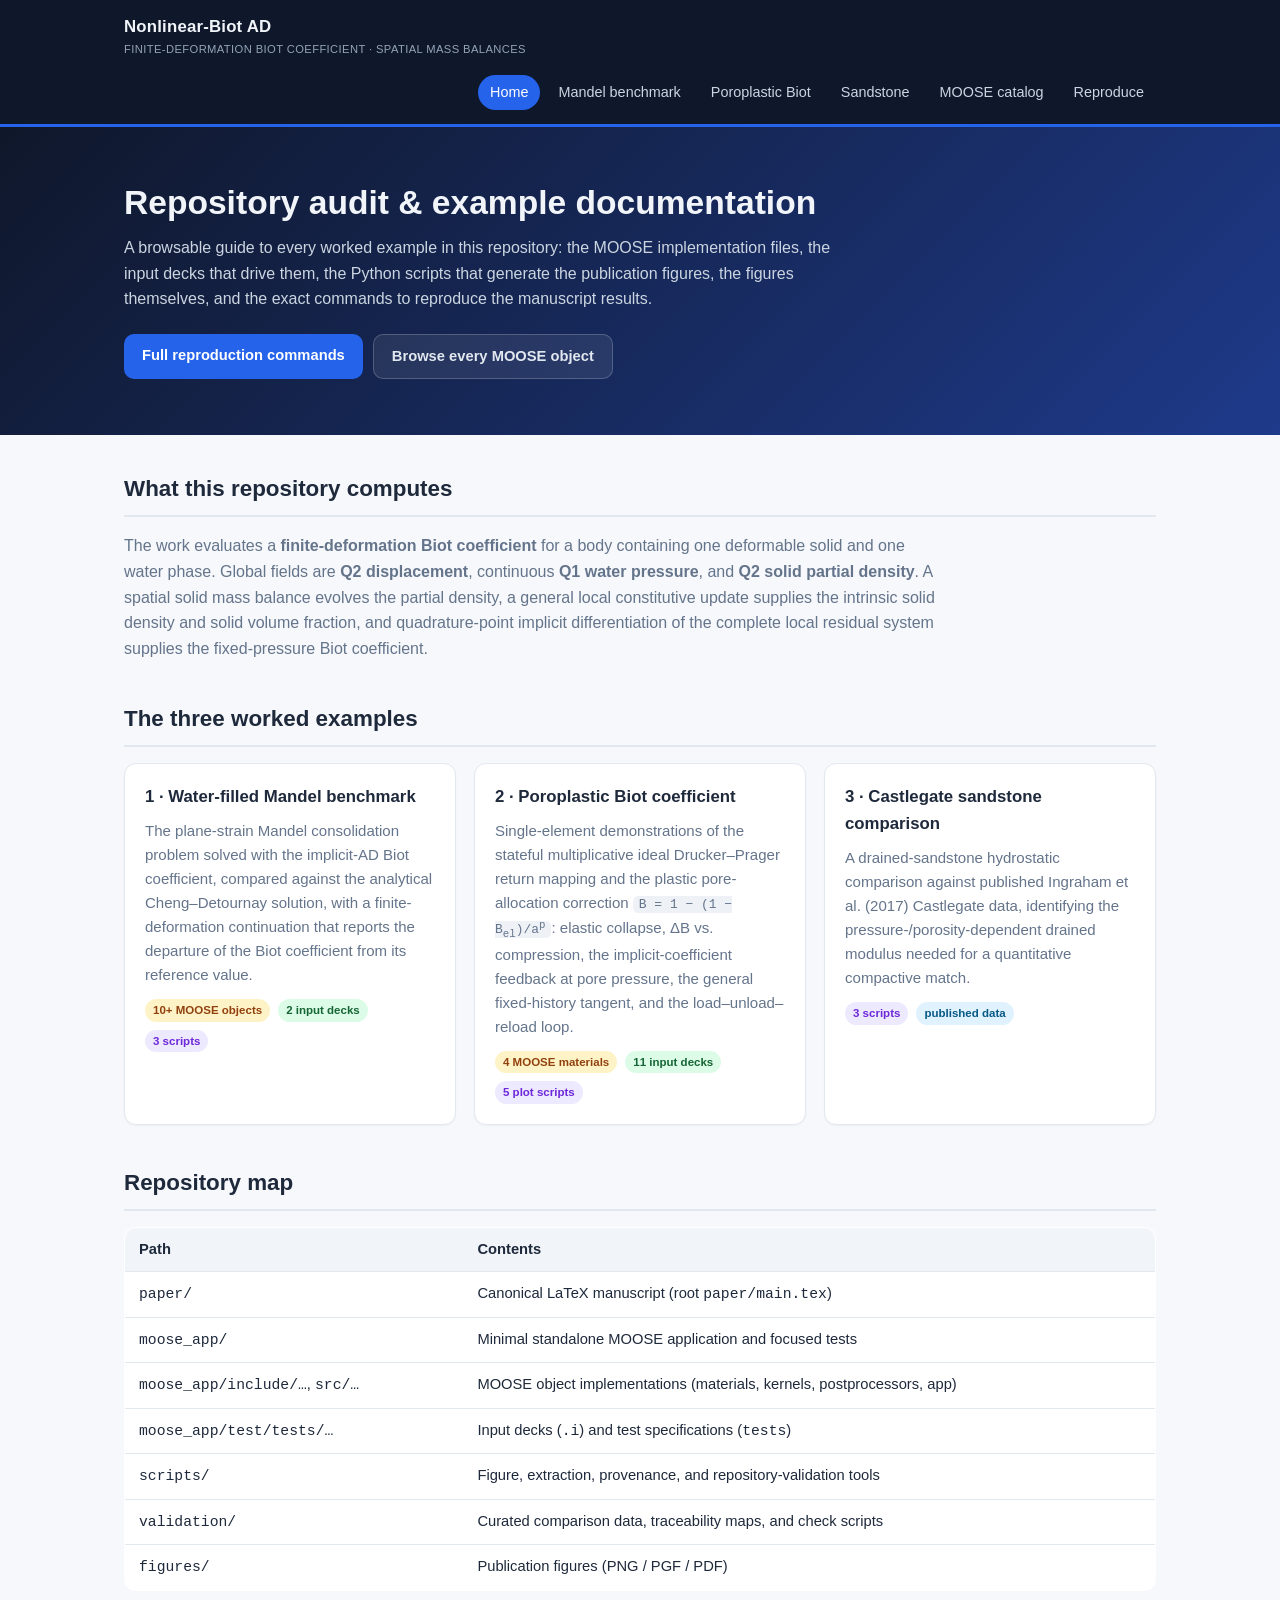
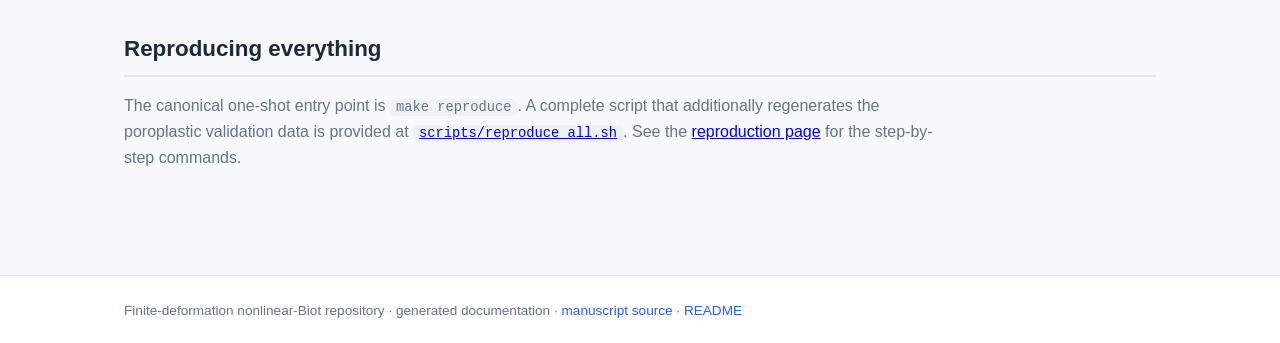
==== docs/index.html @ 42d33f02 "Add syntax-highlighted source viewer for MOOSE code, decks, and scripts" ====
<!DOCTYPE html>
<html lang="en">
<head>
  <meta charset="utf-8">
  <meta name="viewport" content="width=device-width, initial-scale=1">
  <title>Nonlinear-Biot AD — Examples &amp; Reproduction</title>
  <link rel="stylesheet" href="assets/style.css">
</head>
<body>
<header class="site-header">
  <div class="container">
    <a class="brand" href="index.html">
      Nonlinear-Biot AD
      <span class="tag">Finite-deformation Biot coefficient · spatial mass balances</span>
    </a>
    <nav>
      <a href="index.html" class="active">Home</a>
      <a href="mandel.html">Mandel benchmark</a>
      <a href="poroplastic.html">Poroplastic Biot</a>
      <a href="sandstone.html">Sandstone</a>
      <a href="moose-catalog.html">MOOSE catalog</a>
      <a href="reproduction.html">Reproduce</a>
    </nav>
  </div>
</header>

<section class="hero">
  <div class="container">
    <h1>Repository audit &amp; example documentation</h1>
    <p>
      A browsable guide to every worked example in this repository: the MOOSE
      implementation files, the input decks that drive them, the Python scripts
      that generate the publication figures, the figures themselves, and the
      exact commands to reproduce the manuscript results.
    </p>
    <div class="cta">
      <a class="btn primary" href="reproduction.html">Full reproduction commands</a>
      <a class="btn ghost" href="moose-catalog.html">Browse every MOOSE object</a>
    </div>
  </div>
</section>

<main>
  <div class="container">

    <section class="section">
      <h2>What this repository computes</h2>
      <p class="lead">
        The work evaluates a <strong>finite-deformation Biot coefficient</strong> for a body
        containing one deformable solid and one water phase. Global fields are
        <strong>Q2 displacement</strong>, continuous <strong>Q1 water pressure</strong>, and
        <strong>Q2 solid partial density</strong>. A spatial solid mass balance evolves the
        partial density, a general local constitutive update supplies the intrinsic solid
        density and solid volume fraction, and quadrature-point implicit differentiation of
        the complete local residual system supplies the fixed-pressure Biot coefficient.
      </p>
    </section>

    <section class="section">
      <h2>The three worked examples</h2>
      <div class="grid">

        <div class="card">
          <h3><a href="mandel.html">1 · Water-filled Mandel benchmark</a></h3>
          <p>
            The plane-strain Mandel consolidation problem solved with the implicit-AD Biot
            coefficient, compared against the analytical Cheng–Detournay solution, with a
            finite-deformation continuation that reports the departure of the Biot
            coefficient from its reference value.
          </p>
          <div class="links">
            <span class="badge moose">10+ MOOSE objects</span>
            <span class="badge deck">2 input decks</span>
            <span class="badge script">3 scripts</span>
          </div>
        </div>

        <div class="card">
          <h3><a href="poroplastic.html">2 · Poroplastic Biot coefficient</a></h3>
          <p>
            Single-element demonstrations of the stateful multiplicative ideal
            Drucker–Prager return mapping and the plastic pore-allocation correction
            <code>B = 1 − (1 − B<sub>el</sub>)/a<sup>p</sup></code>: elastic collapse,
            ΔB vs. compression, the implicit-coefficient feedback at pore pressure, the
            general fixed-history tangent, and the load–unload–reload loop.
          </p>
          <div class="links">
            <span class="badge moose">4 MOOSE materials</span>
            <span class="badge deck">11 input decks</span>
            <span class="badge script">5 plot scripts</span>
          </div>
        </div>

        <div class="card">
          <h3><a href="sandstone.html">3 · Castlegate sandstone comparison</a></h3>
          <p>
            A drained-sandstone hydrostatic comparison against published Ingraham et al.
            (2017) Castlegate data, identifying the pressure-/porosity-dependent drained
            modulus needed for a quantitative compactive match.
          </p>
          <div class="links">
            <span class="badge script">3 scripts</span>
            <span class="badge data">published data</span>
          </div>
        </div>

      </div>
    </section>

    <section class="section">
      <h2>Repository map</h2>
      <table>
        <thead><tr><th>Path</th><th>Contents</th></tr></thead>
        <tbody>
          <tr><td><code>paper/</code></td><td>Canonical LaTeX manuscript (root <code>paper/main.tex</code>)</td></tr>
          <tr><td><code>moose_app/</code></td><td>Minimal standalone MOOSE application and focused tests</td></tr>
          <tr><td><code>moose_app/include/…</code>, <code>src/…</code></td><td>MOOSE object implementations (materials, kernels, postprocessors, app)</td></tr>
          <tr><td><code>moose_app/test/tests/…</code></td><td>Input decks (<code>.i</code>) and test specifications (<code>tests</code>)</td></tr>
          <tr><td><code>scripts/</code></td><td>Figure, extraction, provenance, and repository-validation tools</td></tr>
          <tr><td><code>validation/</code></td><td>Curated comparison data, traceability maps, and check scripts</td></tr>
          <tr><td><code>figures/</code></td><td>Publication figures (PNG / PGF / PDF)</td></tr>
        </tbody>
      </table>
    </section>

    <section class="section">
      <h2>Reproducing everything</h2>
      <p class="lead">
        The canonical one-shot entry point is <code>make reproduce</code>. A complete
        script that additionally regenerates the poroplastic validation data is provided
        at <a href="source.html?f=../scripts/reproduce_all.sh"><code>scripts/reproduce_all.sh</code></a>.
        See the <a href="reproduction.html">reproduction page</a> for the step-by-step commands.
      </p>
    </section>

  </div>
</main>

<footer class="site-footer">
  <div class="container">
    Finite-deformation nonlinear-Biot repository · generated documentation ·
    <a href="../paper/main.tex">manuscript source</a> ·
    <a href="../README.md">README</a>
  </div>
</footer>
</body>
</html>
---- docs/assets/style.css ----
:root {
  --bg: #f6f8fb;
  --surface: #ffffff;
  --ink: #1e293b;
  --muted: #64748b;
  --accent: #2563eb;
  --accent-soft: #dbeafe;
  --code-bg: #0f172a;
  --code-ink: #e2e8f0;
  --border: #e2e8f0;
  --ok: #16a34a;
  --warn: #d97706;
  --radius: 12px;
}

* { box-sizing: border-box; }

html { scroll-behavior: smooth; }

body {
  margin: 0;
  font-family: -apple-system, BlinkMacSystemFont, "Segoe UI", Roboto, Helvetica,
    Arial, sans-serif, "Apple Color Emoji", "Segoe UI Emoji";
  color: var(--ink);
  background: var(--bg);
  line-height: 1.6;
}

.container { max-width: 1080px; margin: 0 auto; padding: 0 24px; }

/* ---------- Header ---------- */
.site-header {
  background: #0f172a;
  color: #f1f5f9;
  border-bottom: 3px solid var(--accent);
}
.site-header .container {
  display: flex;
  flex-wrap: wrap;
  align-items: center;
  gap: 16px;
  padding-top: 14px;
  padding-bottom: 14px;
}
.brand {
  font-weight: 700;
  font-size: 1.05rem;
  color: #f1f5f9;
  text-decoration: none;
  letter-spacing: 0.2px;
}
.brand .tag {
  display: block;
  font-size: 0.7rem;
  font-weight: 500;
  color: #94a3b8;
  letter-spacing: 0.4px;
  text-transform: uppercase;
}
nav { display: flex; flex-wrap: wrap; gap: 6px; margin-left: auto; }
nav a {
  color: #cbd5e1;
  text-decoration: none;
  padding: 6px 12px;
  border-radius: 999px;
  font-size: 0.9rem;
}
nav a:hover { background: #1e293b; color: #fff; }
nav a.active { background: var(--accent); color: #fff; }

/* ---------- Hero ---------- */
.hero {
  background: linear-gradient(135deg, #0f172a 0%, #1e3a8a 100%);
  color: #f1f5f9;
  padding: 56px 0;
}
.hero h1 { margin: 0 0 12px; font-size: 2.1rem; line-height: 1.2; }
.hero p { margin: 0; max-width: 720px; color: #cbd5e1; }
.hero .cta { margin-top: 22px; display: flex; flex-wrap: wrap; gap: 10px; }
.btn {
  display: inline-block;
  padding: 10px 18px;
  border-radius: 10px;
  text-decoration: none;
  font-weight: 600;
  font-size: 0.92rem;
}
.btn.primary { background: var(--accent); color: #fff; }
.btn.primary:hover { background: #1d4ed8; }
.btn.ghost { background: rgba(255,255,255,0.08); color: #e2e8f0; border: 1px solid rgba(255,255,255,0.2); }
.btn.ghost:hover { background: rgba(255,255,255,0.16); }

/* ---------- Layout ---------- */
main { padding: 36px 0 64px; }
.section { margin: 0 0 40px; }
.section > h2 {
  font-size: 1.4rem;
  margin: 0 0 16px;
  padding-bottom: 8px;
  border-bottom: 2px solid var(--border);
}
.lead { color: var(--muted); max-width: 820px; }

/* Cards */
.grid { display: grid; grid-template-columns: repeat(auto-fit, minmax(300px, 1fr)); gap: 18px; }
.card {
  background: var(--surface);
  border: 1px solid var(--border);
  border-radius: var(--radius);
  padding: 20px;
  box-shadow: 0 1px 2px rgba(15,23,42,0.04);
}
.card h3 { margin: 0 0 8px; font-size: 1.05rem; }
.card h3 a { color: var(--ink); text-decoration: none; }
.card h3 a:hover { color: var(--accent); }
.card p { margin: 0 0 12px; color: var(--muted); font-size: 0.94rem; }
.card .links { display: flex; flex-wrap: wrap; gap: 8px; }

.badge {
  display: inline-block;
  font-size: 0.72rem;
  font-weight: 600;
  padding: 2px 8px;
  border-radius: 999px;
  background: var(--accent-soft);
  color: #1d4ed8;
  white-space: nowrap;
}
.badge.moose { background: #fef3c7; color: #92400e; }
.badge.deck { background: #dcfce7; color: #166534; }
.badge.script { background: #ede9fe; color: #6d28d9; }
.badge.data { background: #e0f2fe; color: #075985; }

/* File link lists */
.file-list { list-style: none; margin: 0; padding: 0; }
.file-list li {
  padding: 10px 14px;
  border: 1px solid var(--border);
  border-bottom: 0;
  background: var(--surface);
}
.file-list li:first-child { border-radius: var(--radius) var(--radius) 0 0; }
.file-list li:last-child { border-radius: 0 0 var(--radius) var(--radius); border-bottom: 1px solid var(--border); }
.file-list li:hover { background: #f8fafc; }
.file-list a { color: var(--accent); font-weight: 600; text-decoration: none; font-family: ui-monospace, SFMono-Regular, Menlo, Consolas, monospace; font-size: 0.86rem; }
.file-list a:hover { text-decoration: underline; }
.file-list .desc { display: block; color: var(--muted); font-size: 0.86rem; margin-top: 2px; }
.file-list .why { display: block; color: #334155; font-size: 0.84rem; margin-top: 4px; }

/* Figure */
figure { margin: 18px 0; }
figure img {
  width: 100%;
  border: 1px solid var(--border);
  border-radius: var(--radius);
  background: #fff;
}
figcaption { font-size: 0.85rem; color: var(--muted); margin-top: 8px; }

/* Code */
pre {
  background: var(--code-bg);
  color: var(--code-ink);
  padding: 16px 18px;
  border-radius: var(--radius);
  overflow-x: auto;
  font-size: 0.84rem;
  line-height: 1.55;
}
code {
  font-family: ui-monospace, SFMono-Regular, Menlo, Consolas, monospace;
}
p code, li code { background: #eef2f7; padding: 1px 6px; border-radius: 5px; font-size: 0.86em; }
pre code { background: none; padding: 0; }

/* Callout */
.callout {
  border-left: 4px solid var(--accent);
  background: var(--accent-soft);
  padding: 14px 16px;
  border-radius: 0 var(--radius) var(--radius) 0;
  margin: 18px 0;
}
.callout.warn { border-color: var(--warn); background: #fef3c7; }
.callout.ok { border-color: var(--ok); background: #dcfce7; }

/* Tables */
table { width: 100%; border-collapse: collapse; background: var(--surface); border: 1px solid var(--border); border-radius: var(--radius); overflow: hidden; }
th, td { text-align: left; padding: 10px 14px; border-bottom: 1px solid var(--border); vertical-align: top; font-size: 0.92rem; }
th { background: #f1f5f9; font-weight: 600; }
tr:last-child td { border-bottom: 0; }

/* Footer */
.site-footer {
  border-top: 1px solid var(--border);
  background: var(--surface);
  color: var(--muted);
  font-size: 0.85rem;
  padding: 24px 0;
}
.site-footer a { color: var(--accent); text-decoration: none; }

/* Breadcrumbs */
.breadcrumbs { font-size: 0.85rem; color: var(--muted); margin-bottom: 20px; }
.breadcrumbs a { color: var(--accent); text-decoration: none; }

h2 .anchor, h3 .anchor { color: var(--muted); text-decoration: none; }
h2 .anchor:hover, h3 .anchor:hover { color: var(--accent); }

/* ---------- Source viewer ---------- */
.source-toolbar {
  display: flex;
  flex-wrap: wrap;
  align-items: center;
  justify-content: space-between;
  gap: 12px;
  margin-bottom: 14px;
}
.source-toolbar h1 {
  margin: 0;
  font-size: 1.15rem;
  font-family: ui-monospace, SFMono-Regular, Menlo, Consolas, monospace;
  word-break: break-all;
}
.toolbar-actions { display: flex; align-items: center; gap: 8px; }
.toolbar-actions .btn {
  background: #eef2f7;
  color: var(--ink);
  border: 1px solid var(--border);
  padding: 6px 12px;
  font-size: 0.82rem;
}
.toolbar-actions .btn:hover { background: #e2e8f0; }

pre.source-code {
  background: #0d1117;
  border-radius: var(--radius);
  padding: 0;
  margin: 0;
}
pre.source-code code {
  display: block;
  padding: 18px;
  overflow-x: auto;
}
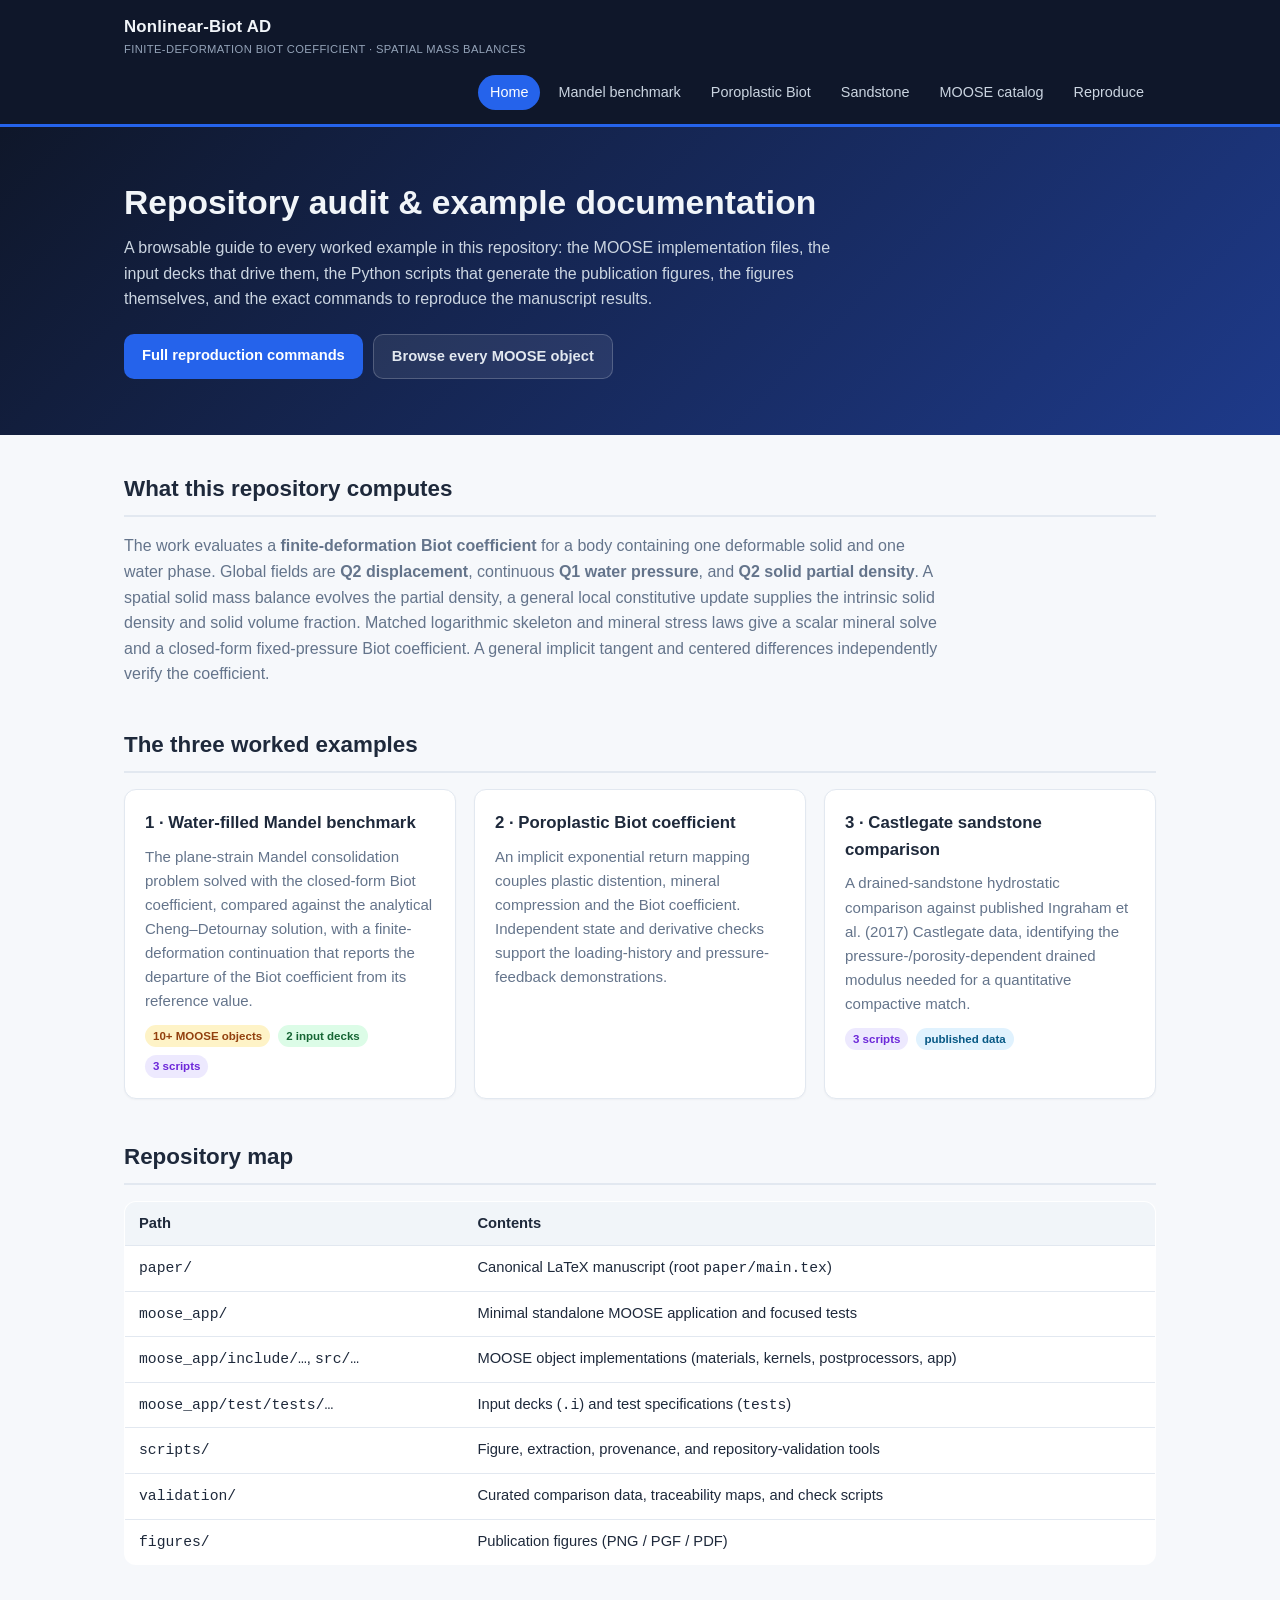
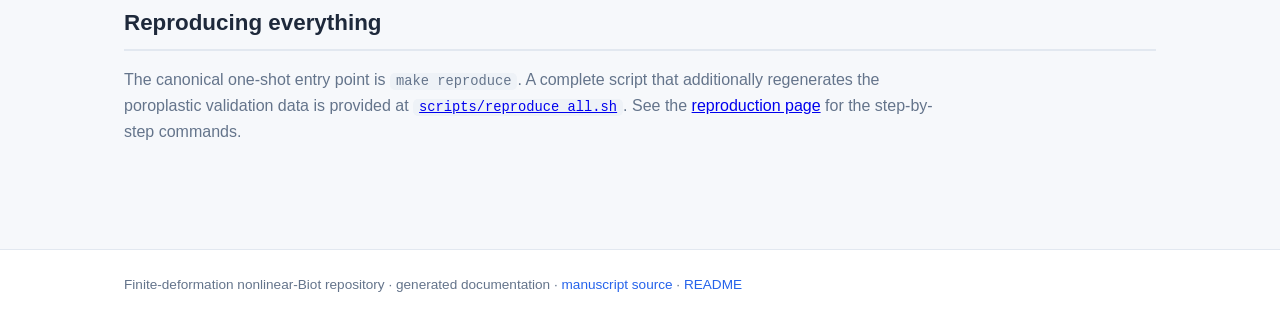
==== commit ce5ceb02: "Consolidate closed-form Biot work and restore one manuscript preview Summary  Consolidate the closed" ====
--- a/docs/index.html
+++ b/docs/index.html
@@ -51,8 +51,9 @@
         <strong>Q2 displacement</strong>, continuous <strong>Q1 water pressure</strong>, and
         <strong>Q2 solid partial density</strong>. A spatial solid mass balance evolves the
         partial density, a general local constitutive update supplies the intrinsic solid
-        density and solid volume fraction, and quadrature-point implicit differentiation of
-        the complete local residual system supplies the fixed-pressure Biot coefficient.
+        density and solid volume fraction. Matched logarithmic skeleton and mineral stress
+        laws give a scalar mineral solve and a closed-form fixed-pressure Biot coefficient.
+        A general implicit tangent and centered differences independently verify the coefficient.
       </p>
     </section>
 
@@ -63,7 +64,7 @@
         <div class="card">
           <h3><a href="mandel.html">1 · Water-filled Mandel benchmark</a></h3>
           <p>
-            The plane-strain Mandel consolidation problem solved with the implicit-AD Biot
+            The plane-strain Mandel consolidation problem solved with the closed-form Biot
             coefficient, compared against the analytical Cheng–Detournay solution, with a
             finite-deformation continuation that reports the departure of the Biot
             coefficient from its reference value.
@@ -78,17 +79,11 @@
         <div class="card">
           <h3><a href="poroplastic.html">2 · Poroplastic Biot coefficient</a></h3>
           <p>
-            Single-element demonstrations of the stateful multiplicative ideal
-            Drucker–Prager return mapping and the plastic pore-allocation correction
-            <code>B = 1 − (1 − B<sub>el</sub>)/a<sup>p</sup></code>: elastic collapse,
-            ΔB vs. compression, the implicit-coefficient feedback at pore pressure, the
-            general fixed-history tangent, and the load–unload–reload loop.
+            An implicit exponential return mapping couples plastic distention,
+            mineral compression and the Biot coefficient. Independent state and
+            derivative checks support the loading-history and pressure-feedback
+            demonstrations.
           </p>
-          <div class="links">
-            <span class="badge moose">4 MOOSE materials</span>
-            <span class="badge deck">11 input decks</span>
-            <span class="badge script">5 plot scripts</span>
-          </div>
         </div>
 
         <div class="card">
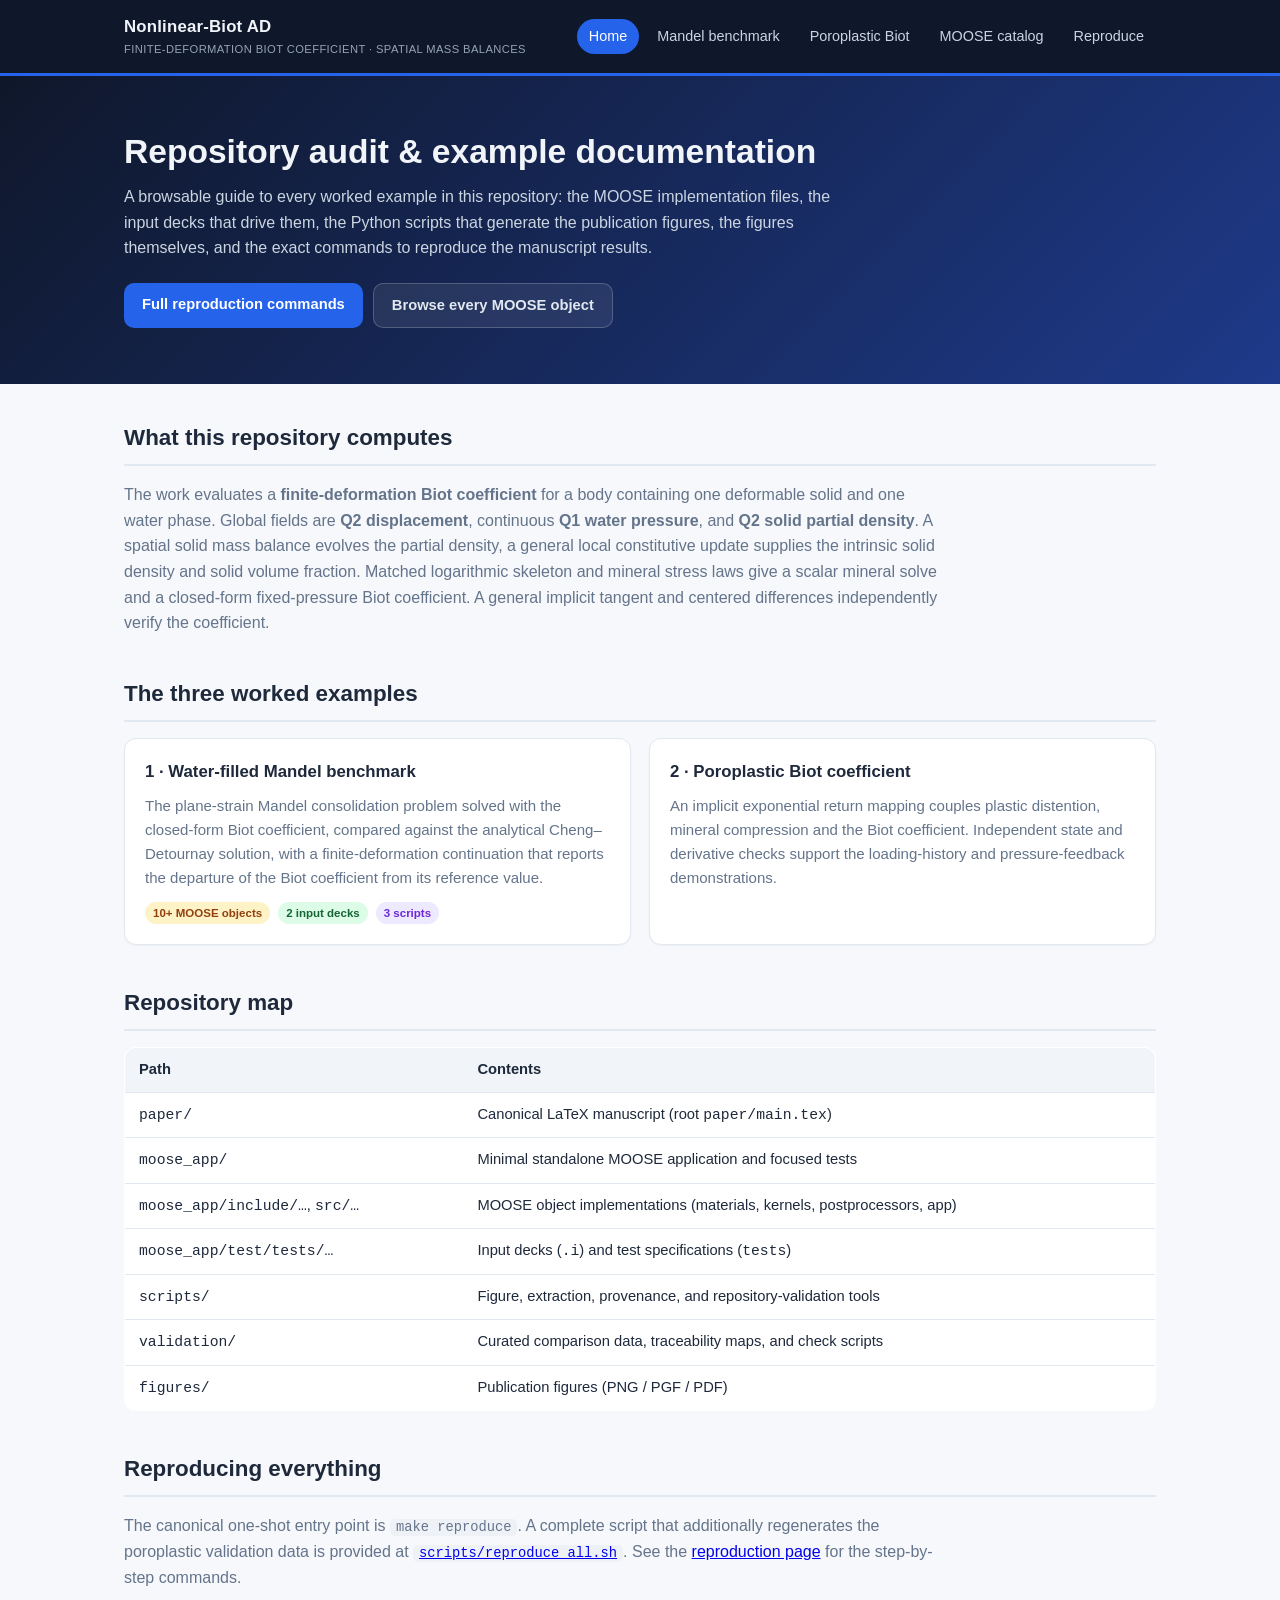
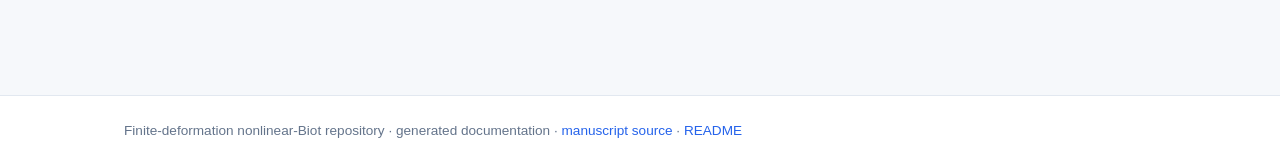
==== commit 189eeba1: "Checkpoint nonlinear Biot formulation and validation revisions Summary  AI model(s): GPT-5 Codex AI " ====
--- a/docs/index.html
+++ b/docs/index.html
@@ -17,7 +17,6 @@
       <a href="index.html" class="active">Home</a>
       <a href="mandel.html">Mandel benchmark</a>
       <a href="poroplastic.html">Poroplastic Biot</a>
-      <a href="sandstone.html">Sandstone</a>
       <a href="moose-catalog.html">MOOSE catalog</a>
       <a href="reproduction.html">Reproduce</a>
     </nav>
@@ -86,18 +85,7 @@
           </p>
         </div>
 
-        <div class="card">
-          <h3><a href="sandstone.html">3 · Castlegate sandstone comparison</a></h3>
-          <p>
-            A drained-sandstone hydrostatic comparison against published Ingraham et al.
-            (2017) Castlegate data, identifying the pressure-/porosity-dependent drained
-            modulus needed for a quantitative compactive match.
-          </p>
-          <div class="links">
-            <span class="badge script">3 scripts</span>
-            <span class="badge data">published data</span>
-          </div>
-        </div>
+
 
       </div>
     </section>
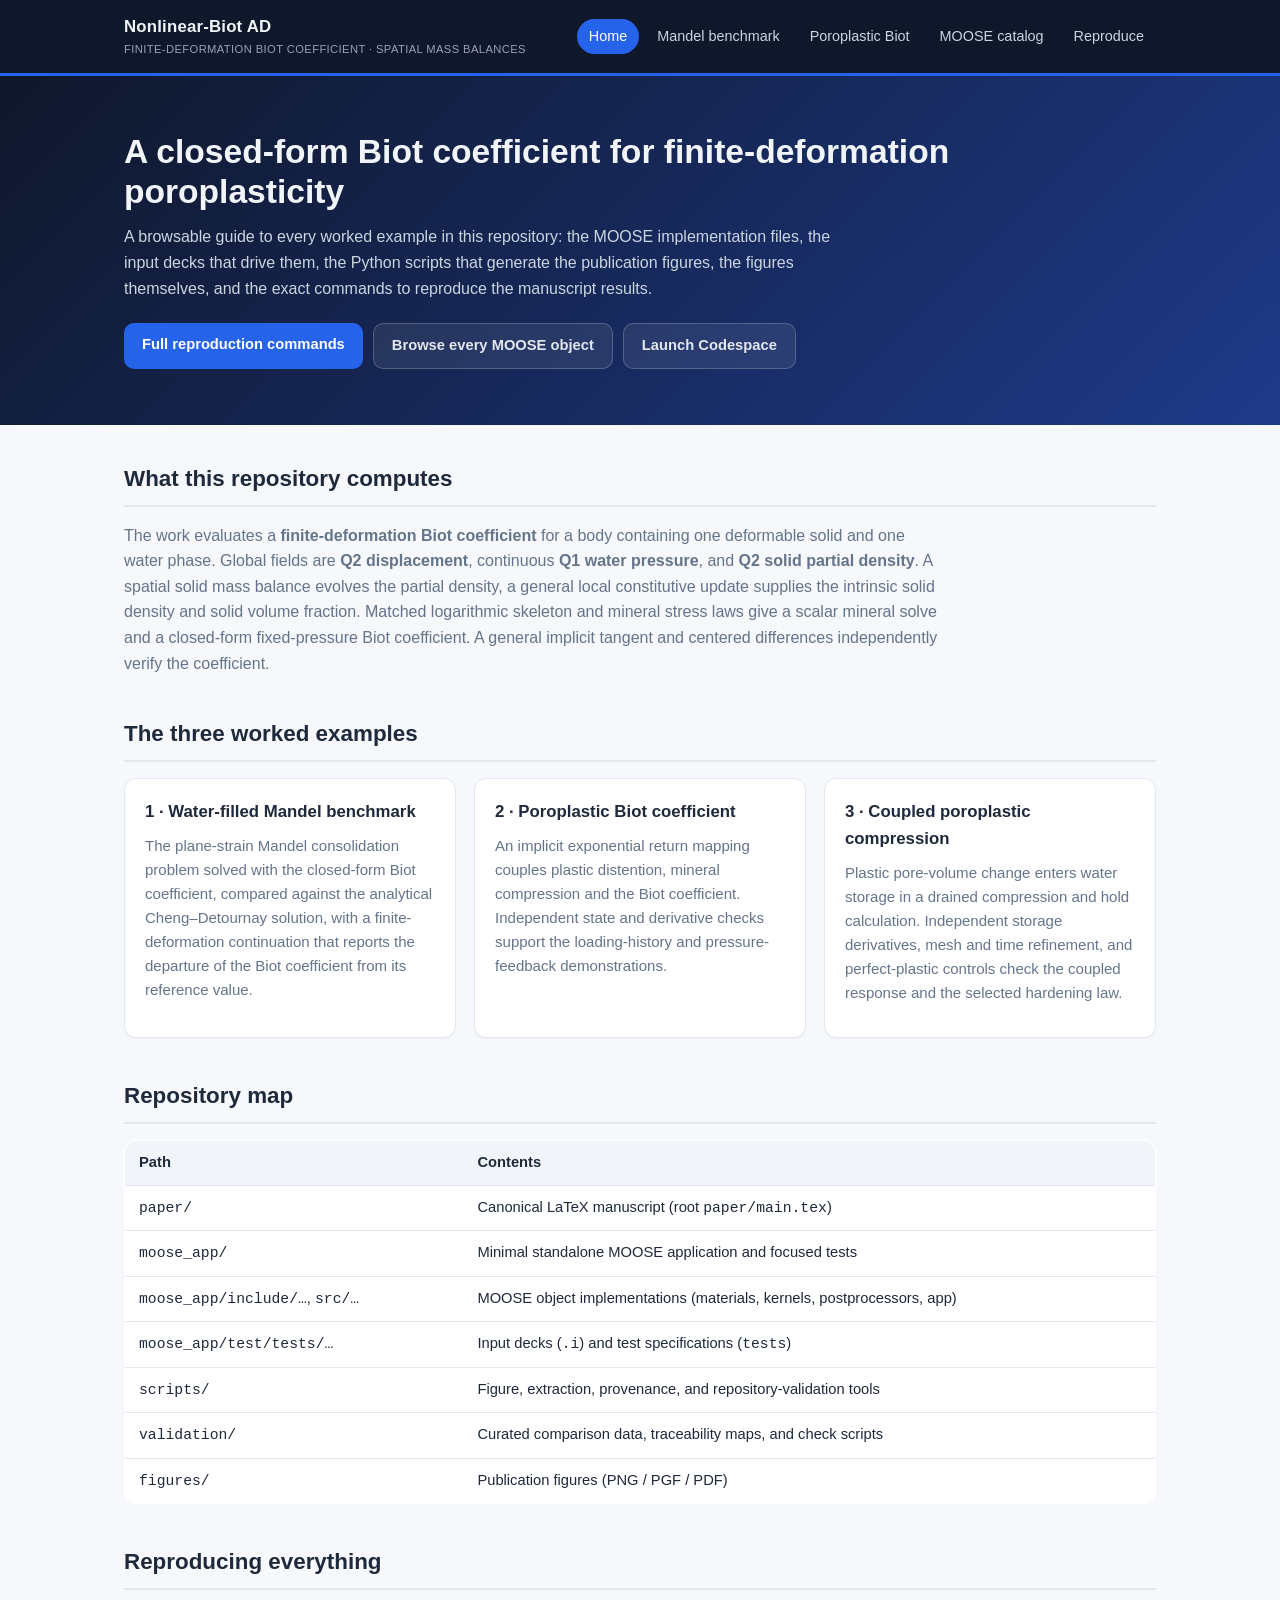
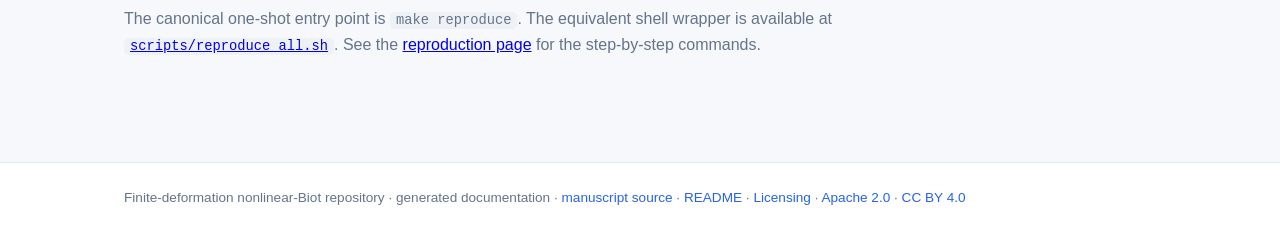
==== commit 3894041e: "Expose Codespaces setup progress and enable remote verification Summary  AI model(s): GPT-6 Astra (C" ====
--- a/docs/index.html
+++ b/docs/index.html
@@ -25,7 +25,7 @@
 
 <section class="hero">
   <div class="container">
-    <h1>Repository audit &amp; example documentation</h1>
+    <h1>A closed-form Biot coefficient for finite-deformation poroplasticity</h1>
     <p>
       A browsable guide to every worked example in this repository: the MOOSE
       implementation files, the input decks that drive them, the Python scripts
@@ -35,6 +35,7 @@
     <div class="cta">
       <a class="btn primary" href="reproduction.html">Full reproduction commands</a>
       <a class="btn ghost" href="moose-catalog.html">Browse every MOOSE object</a>
+      <a class="btn ghost" href="https://codespaces.new/johntfoster/nonlinear_biot_ad_implementation">Launch Codespace</a>
     </div>
   </div>
 </section>
@@ -68,11 +69,6 @@
             finite-deformation continuation that reports the departure of the Biot
             coefficient from its reference value.
           </p>
-          <div class="links">
-            <span class="badge moose">10+ MOOSE objects</span>
-            <span class="badge deck">2 input decks</span>
-            <span class="badge script">3 scripts</span>
-          </div>
         </div>
 
         <div class="card">
@@ -85,8 +81,13 @@
           </p>
         </div>
 
-
-
+        <div class="card">
+          <h3><a href="poroplastic.html#coupled-compression">3 · Coupled poroplastic compression</a></h3>
+          <p>Plastic pore-volume change enters water storage in a drained
+            compression and hold calculation. Independent storage derivatives,
+            mesh and time refinement, and perfect-plastic controls check the
+            coupled response and the selected hardening law.</p>
+        </div>
       </div>
     </section>
 
@@ -109,9 +110,8 @@
     <section class="section">
       <h2>Reproducing everything</h2>
       <p class="lead">
-        The canonical one-shot entry point is <code>make reproduce</code>. A complete
-        script that additionally regenerates the poroplastic validation data is provided
-        at <a href="source.html?f=../scripts/reproduce_all.sh"><code>scripts/reproduce_all.sh</code></a>.
+        The canonical one-shot entry point is <code>make reproduce</code>. The equivalent shell wrapper is
+        available at <a href="source.html?f=../scripts/reproduce_all.sh"><code>scripts/reproduce_all.sh</code></a>.
         See the <a href="reproduction.html">reproduction page</a> for the step-by-step commands.
       </p>
     </section>
@@ -122,8 +122,11 @@
 <footer class="site-footer">
   <div class="container">
     Finite-deformation nonlinear-Biot repository · generated documentation ·
-    <a href="../paper/main.tex">manuscript source</a> ·
-    <a href="../README.md">README</a>
+    <a href="source.html?f=paper/main.tex">manuscript source</a> ·
+    <a href="source.html?f=README.md">README</a> ·
+    <a href="source.html?f=LICENSES.md">Licensing</a> ·
+    <a href="source.html?f=LICENSE">Apache 2.0</a> ·
+    <a href="source.html?f=licenses/CC-BY-4.0.txt">CC BY 4.0</a>
   </div>
 </footer>
 </body>
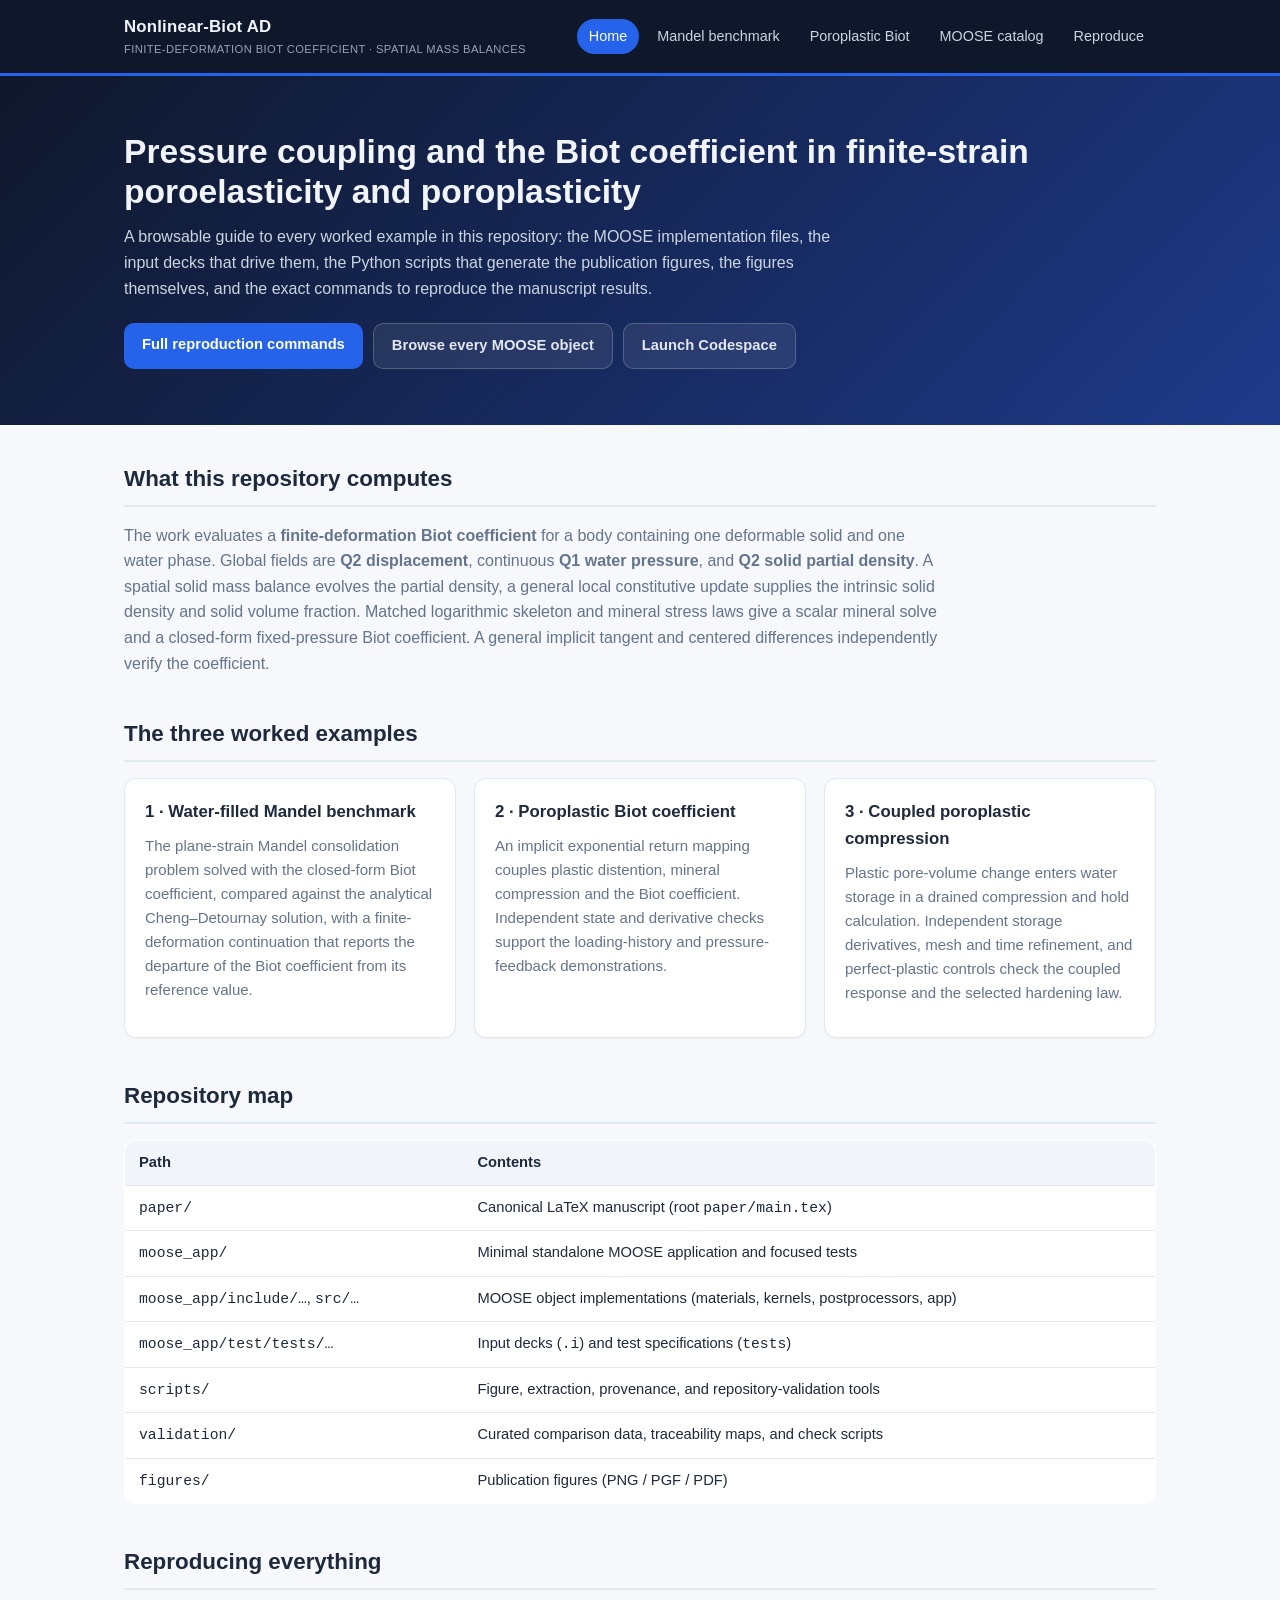
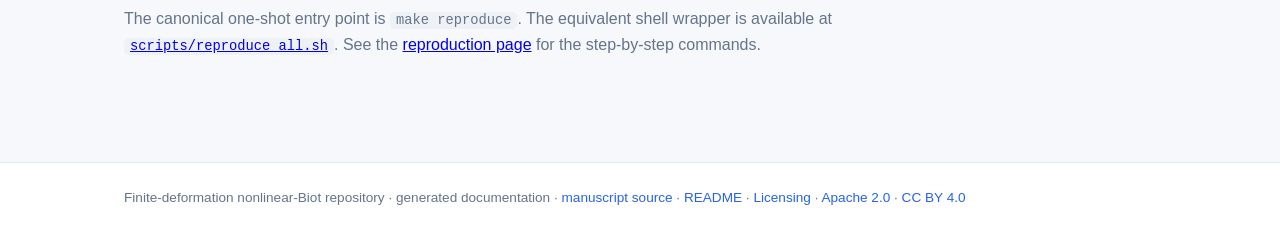
==== commit e62234c8: "Checkpoint reviewed constitutive model and reproducibility updates Summary  AI model(s): GPT-6 Astra" ====
--- a/docs/index.html
+++ b/docs/index.html
@@ -25,7 +25,7 @@
 
 <section class="hero">
   <div class="container">
-    <h1>A closed-form Biot coefficient for finite-deformation poroplasticity</h1>
+    <h1>Pressure coupling and the Biot coefficient in finite-strain poroelasticity and poroplasticity</h1>
     <p>
       A browsable guide to every worked example in this repository: the MOOSE
       implementation files, the input decks that drive them, the Python scripts
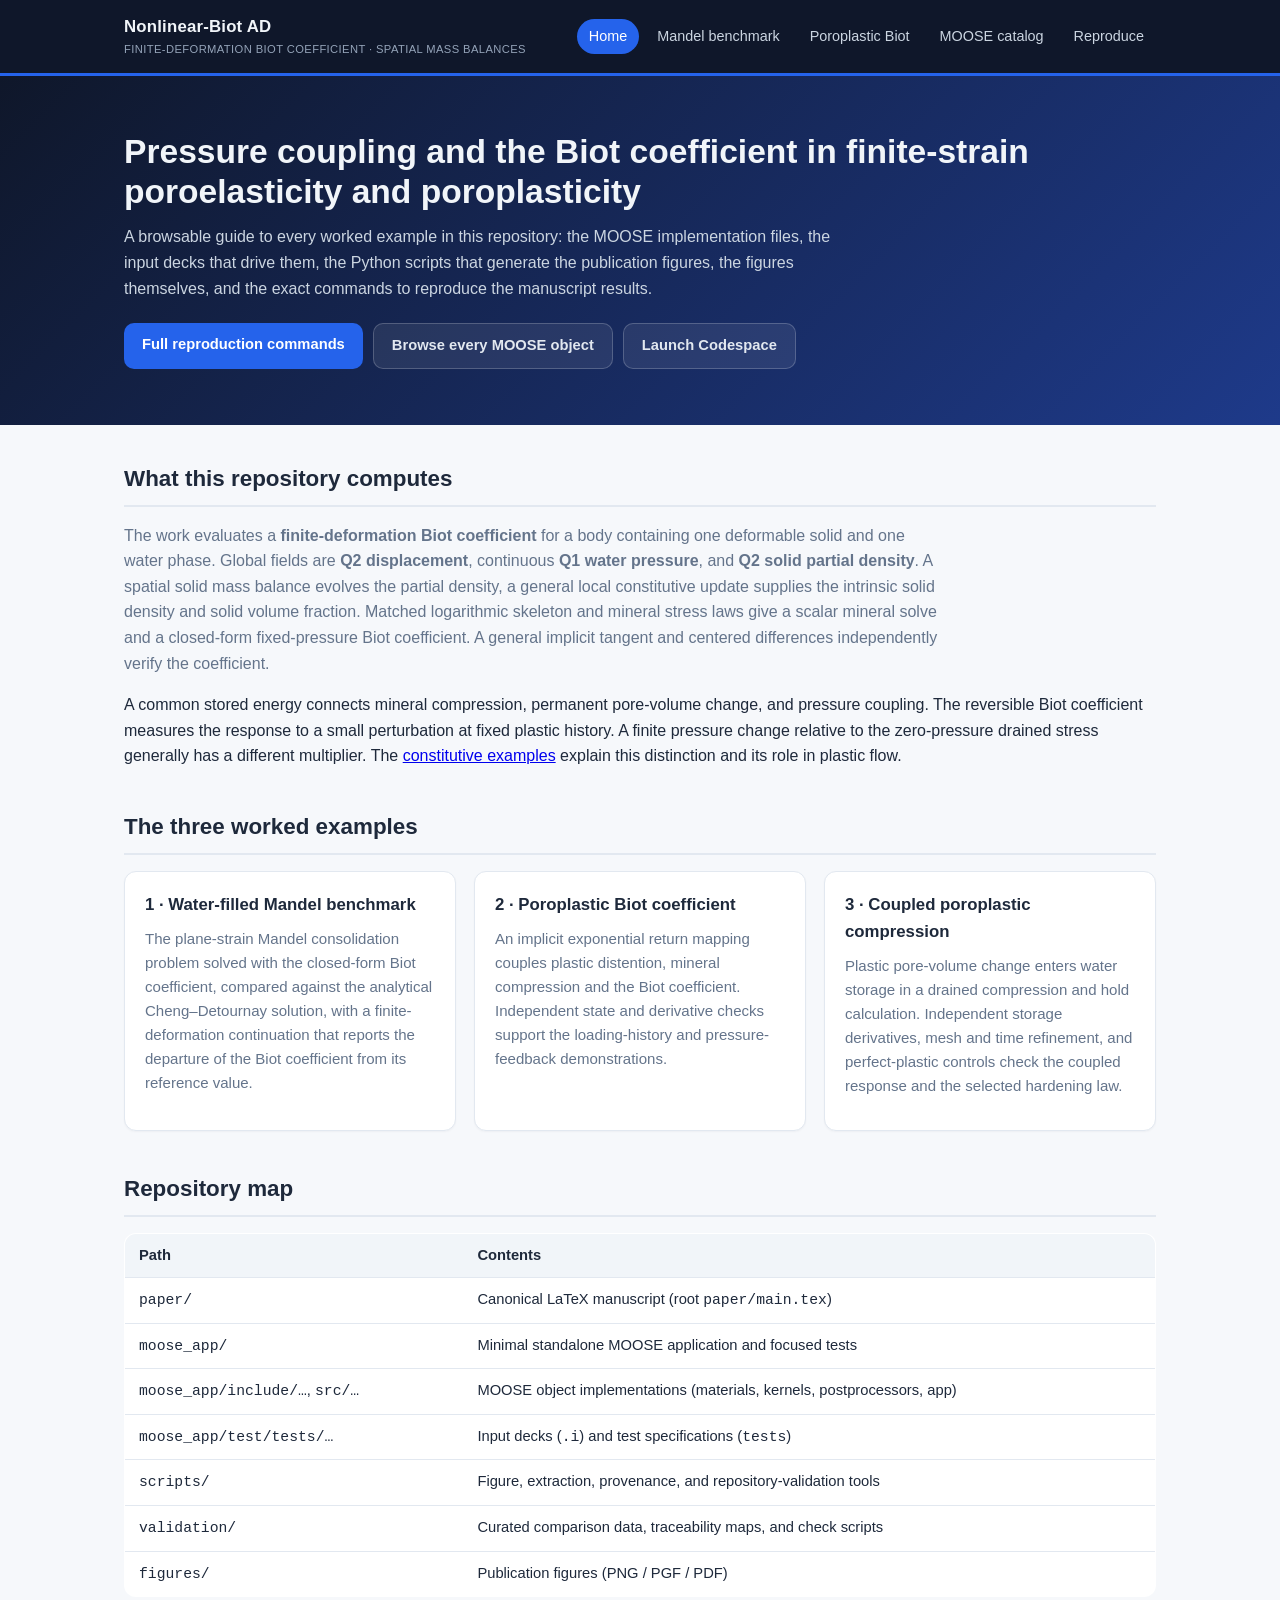
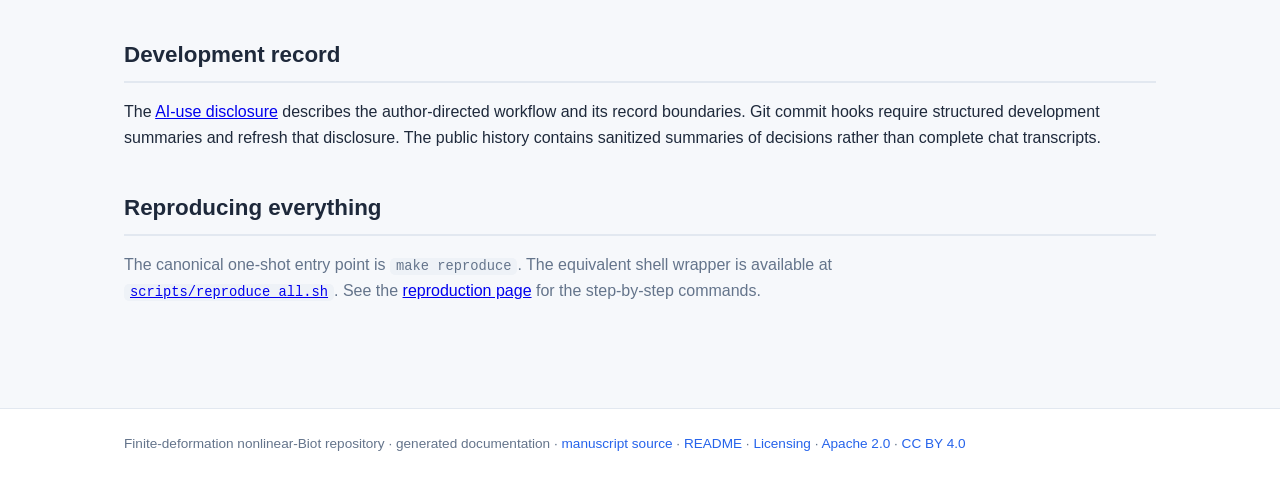
==== commit 55b41562: "Prepare submission and adopt finite-strain Biot repository name Summary  AI model(s): GPT-6 Astra (C" ====
--- a/docs/index.html
+++ b/docs/index.html
@@ -35,7 +35,7 @@
     <div class="cta">
       <a class="btn primary" href="reproduction.html">Full reproduction commands</a>
       <a class="btn ghost" href="moose-catalog.html">Browse every MOOSE object</a>
-      <a class="btn ghost" href="https://codespaces.new/johntfoster/nonlinear_biot_ad_implementation">Launch Codespace</a>
+      <a class="btn ghost" href="https://codespaces.new/johntfoster/finite-strain-biot-poromechanics">Launch Codespace</a>
     </div>
   </div>
 </section>
@@ -55,6 +55,12 @@
         laws give a scalar mineral solve and a closed-form fixed-pressure Biot coefficient.
         A general implicit tangent and centered differences independently verify the coefficient.
       </p>
+      <p>A common stored energy connects mineral compression, permanent pore-volume
+        change, and pressure coupling. The reversible Biot coefficient measures
+        the response to a small perturbation at fixed plastic history. A finite
+        pressure change relative to the zero-pressure drained stress generally
+        has a different multiplier. The <a href="poroplastic.html">constitutive
+        examples</a> explain this distinction and its role in plastic flow.</p>
     </section>
 
     <section class="section">
@@ -108,6 +114,15 @@
     </section>
 
     <section class="section">
+      <h2>Development record</h2>
+      <p>The <a href="source.html?f=provenance/AI_USE.md">AI-use disclosure</a>
+        describes the author-directed workflow and its record boundaries.
+        Git commit hooks require structured development summaries and refresh
+        that disclosure. The public history contains sanitized summaries of
+        decisions rather than complete chat transcripts.</p>
+    </section>
+
+    <section class="section">
       <h2>Reproducing everything</h2>
       <p class="lead">
         The canonical one-shot entry point is <code>make reproduce</code>. The equivalent shell wrapper is
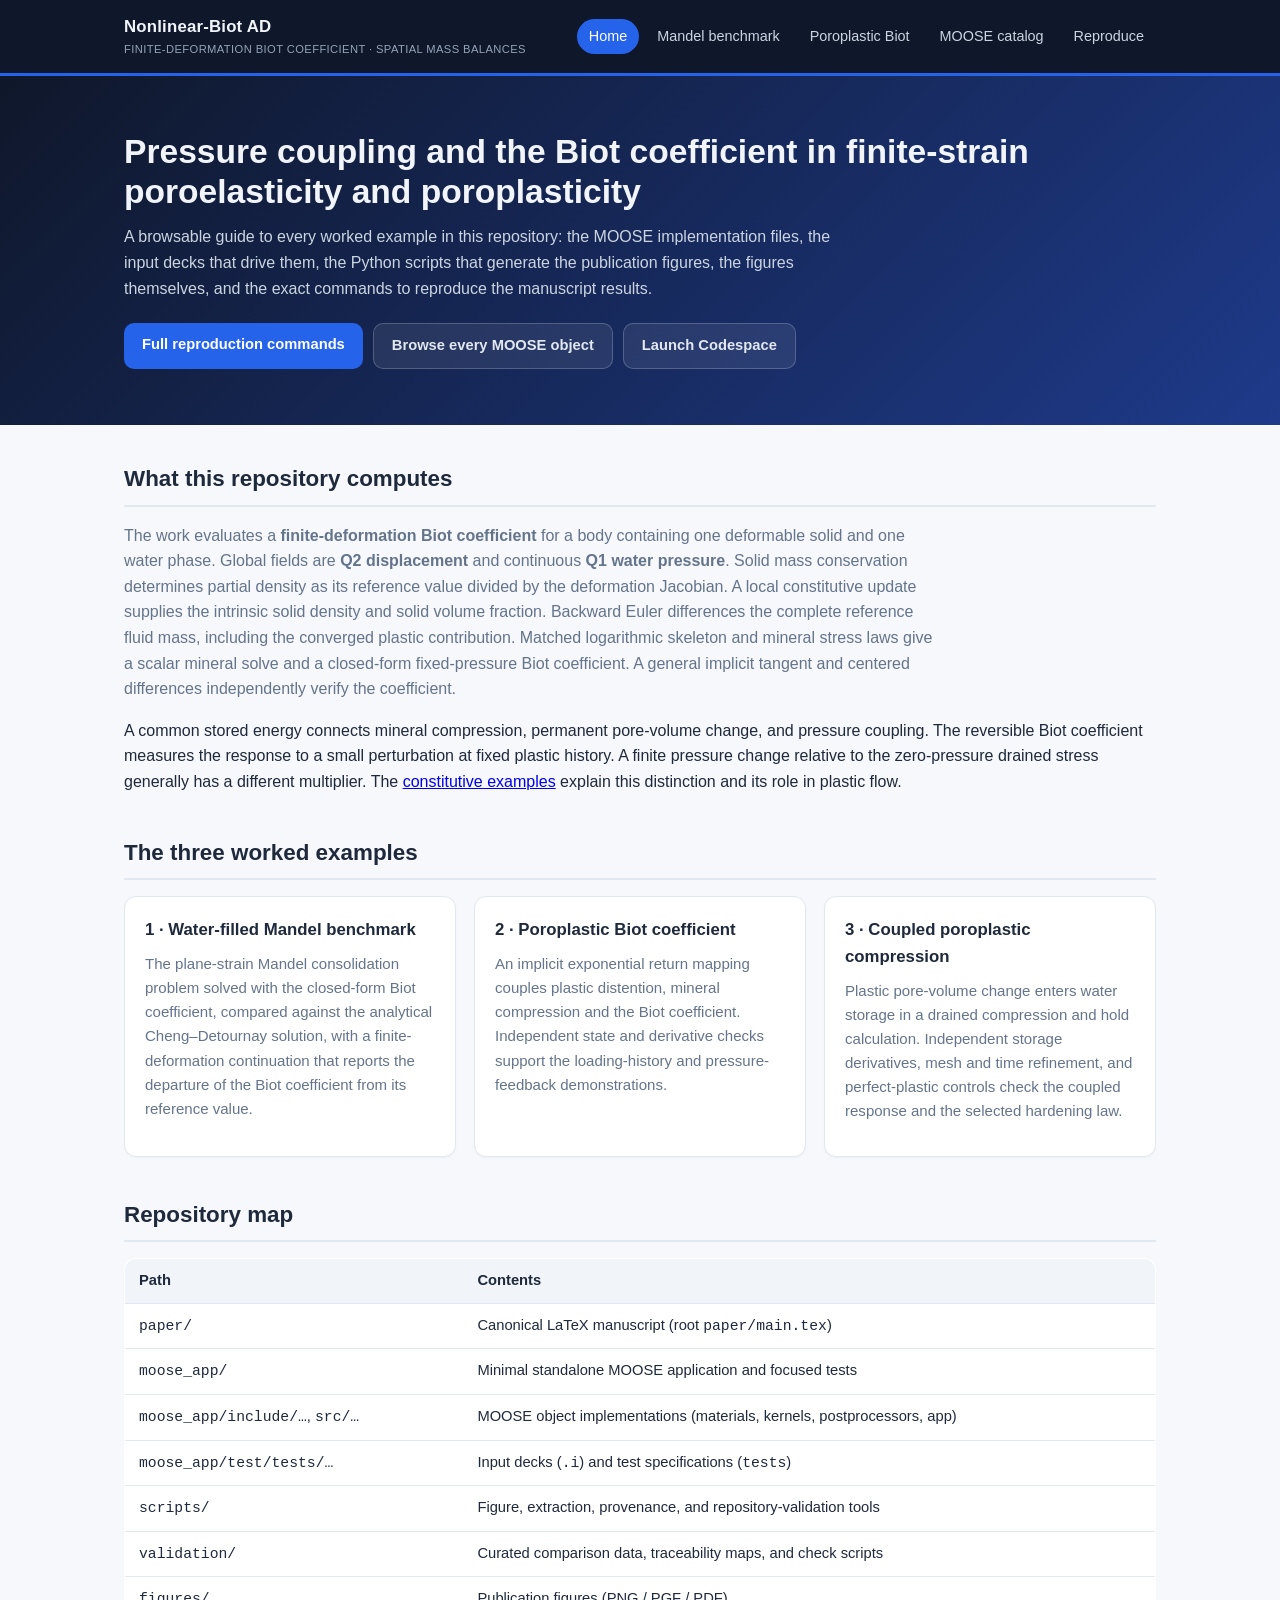
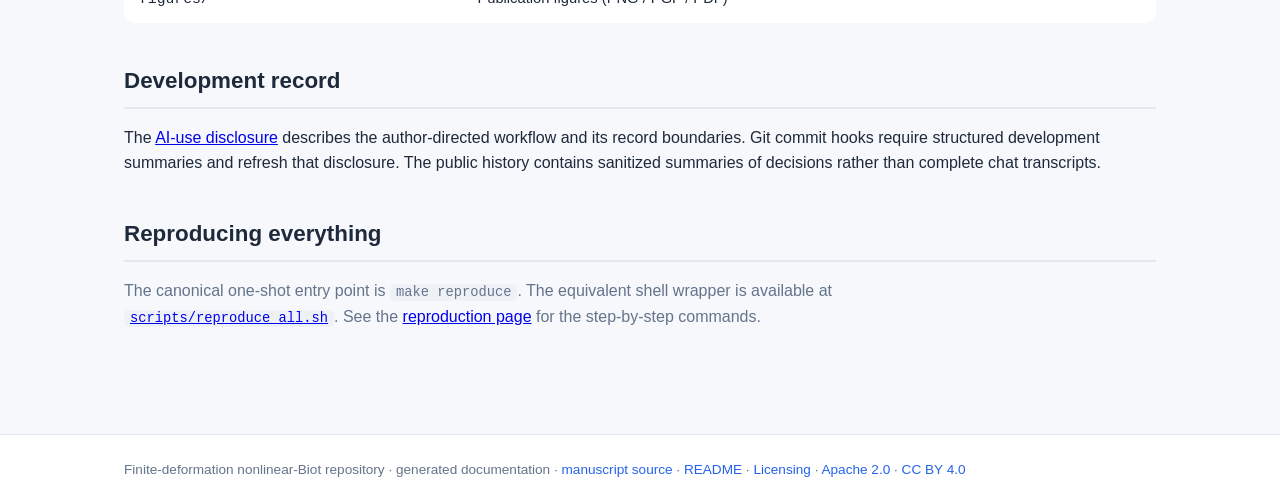
==== commit 552af5a8: "Unify companion balances with the conservative reference formulation Summary AI model(s): GPT-6 Astr" ====
--- a/docs/index.html
+++ b/docs/index.html
@@ -48,10 +48,11 @@
       <p class="lead">
         The work evaluates a <strong>finite-deformation Biot coefficient</strong> for a body
         containing one deformable solid and one water phase. Global fields are
-        <strong>Q2 displacement</strong>, continuous <strong>Q1 water pressure</strong>, and
-        <strong>Q2 solid partial density</strong>. A spatial solid mass balance evolves the
-        partial density, a general local constitutive update supplies the intrinsic solid
-        density and solid volume fraction. Matched logarithmic skeleton and mineral stress
+        <strong>Q2 displacement</strong> and continuous <strong>Q1 water pressure</strong>.
+        Solid mass conservation determines partial density as its reference value divided
+        by the deformation Jacobian. A local constitutive update supplies the intrinsic
+        solid density and solid volume fraction. Backward Euler differences the complete
+        reference fluid mass, including the converged plastic contribution. Matched logarithmic skeleton and mineral stress
         laws give a scalar mineral solve and a closed-form fixed-pressure Biot coefficient.
         A general implicit tangent and centered differences independently verify the coefficient.
       </p>
